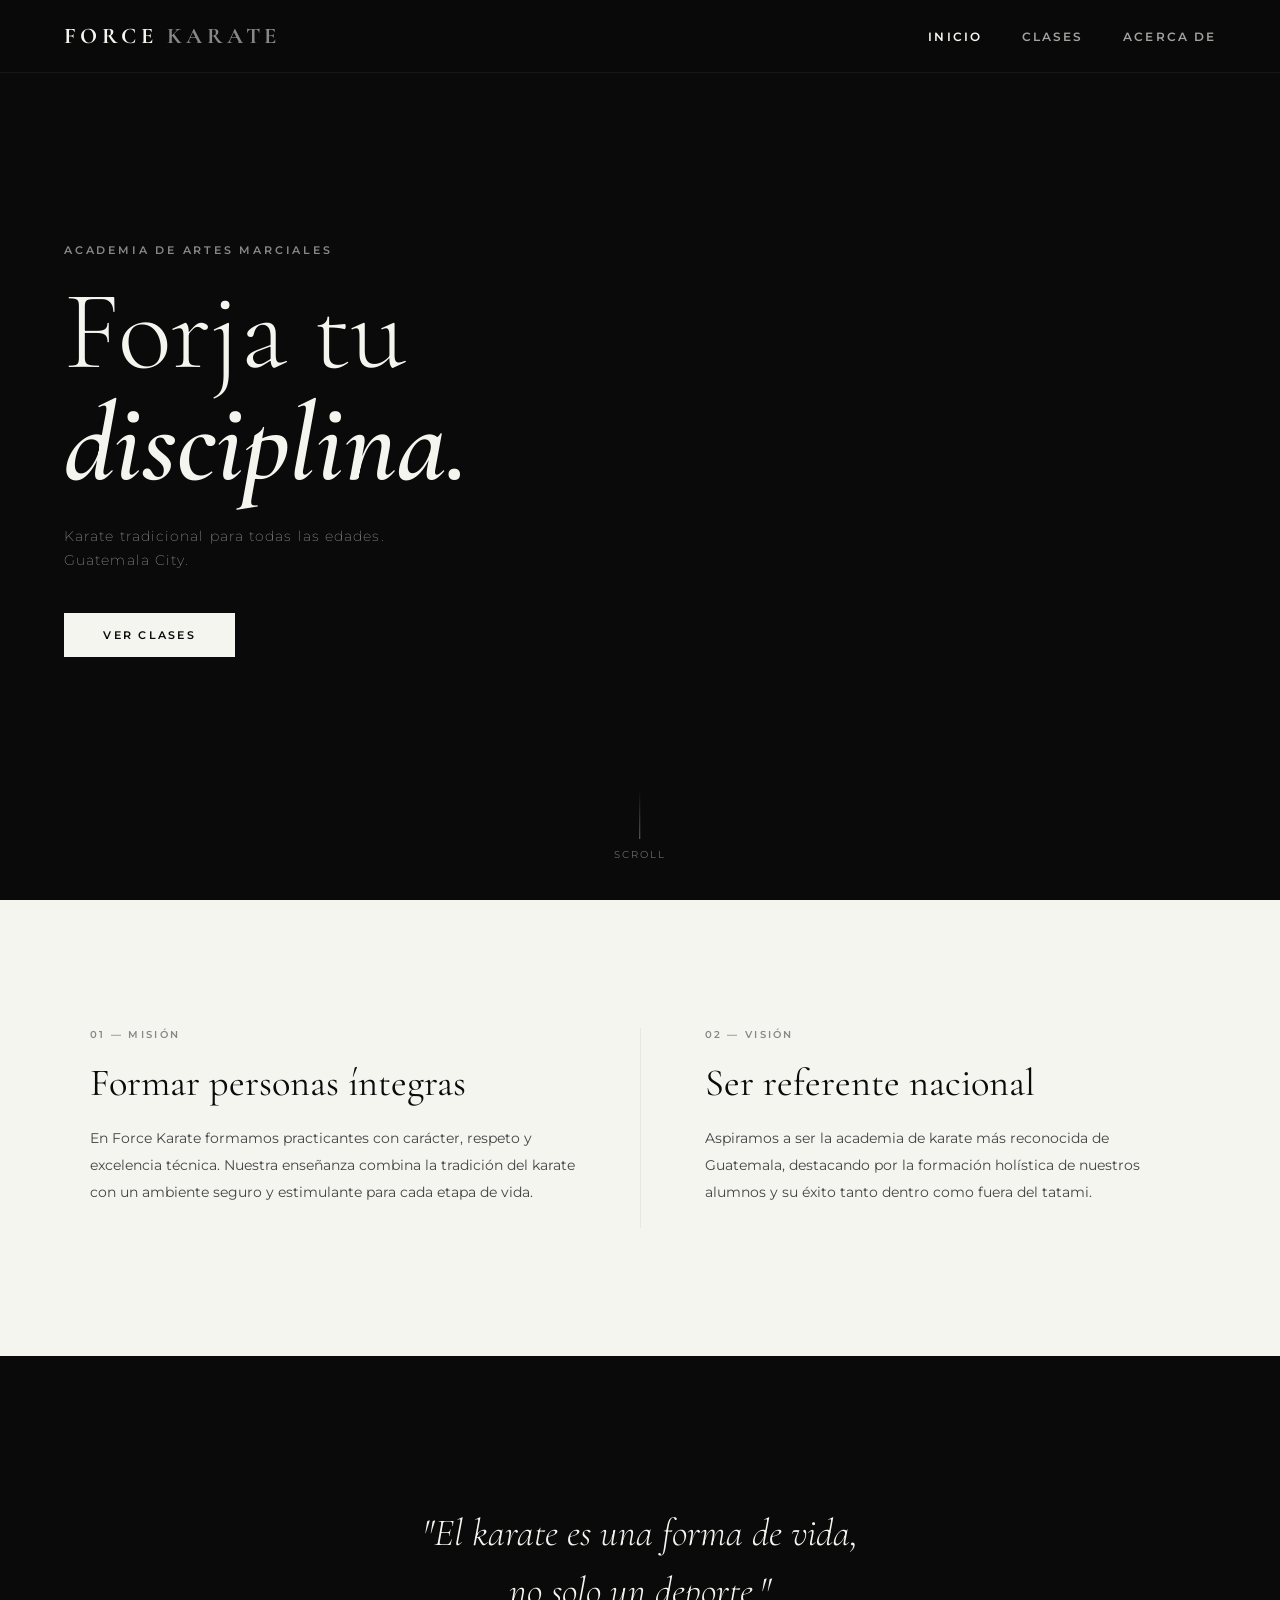
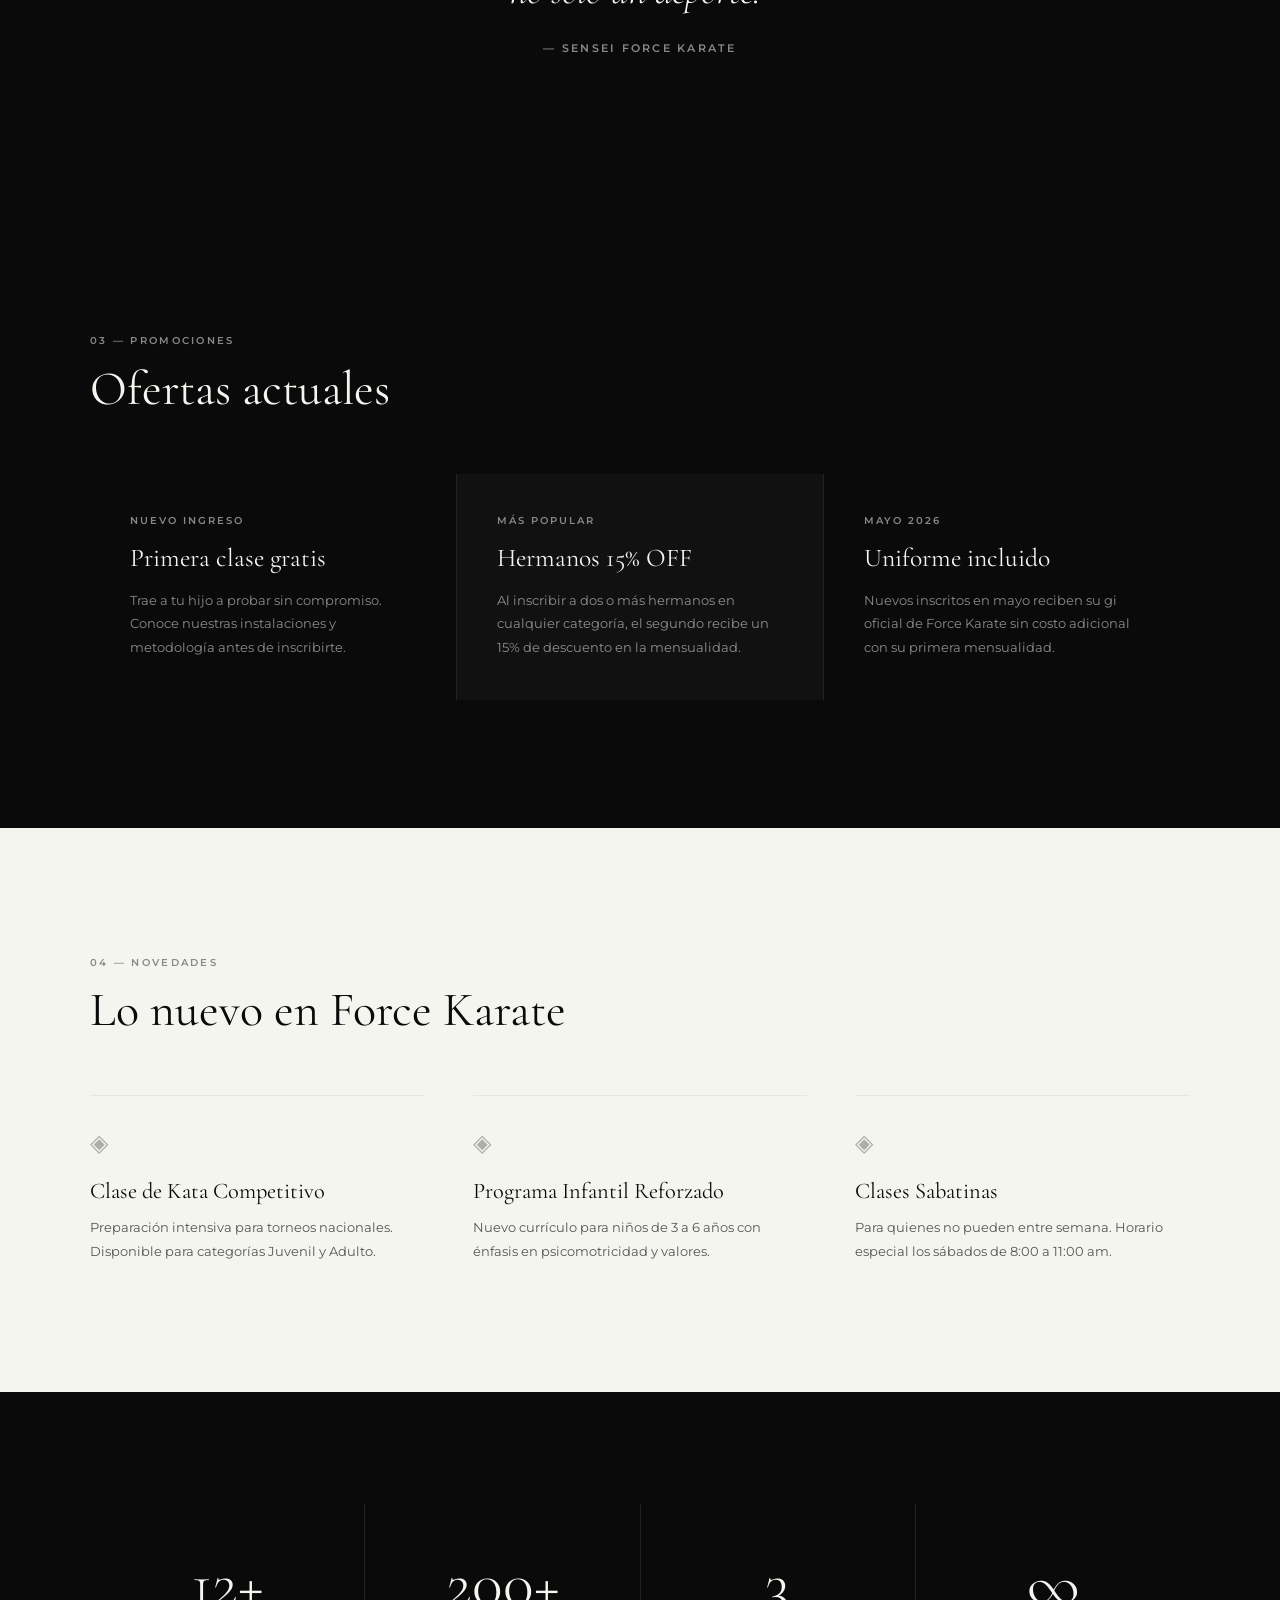
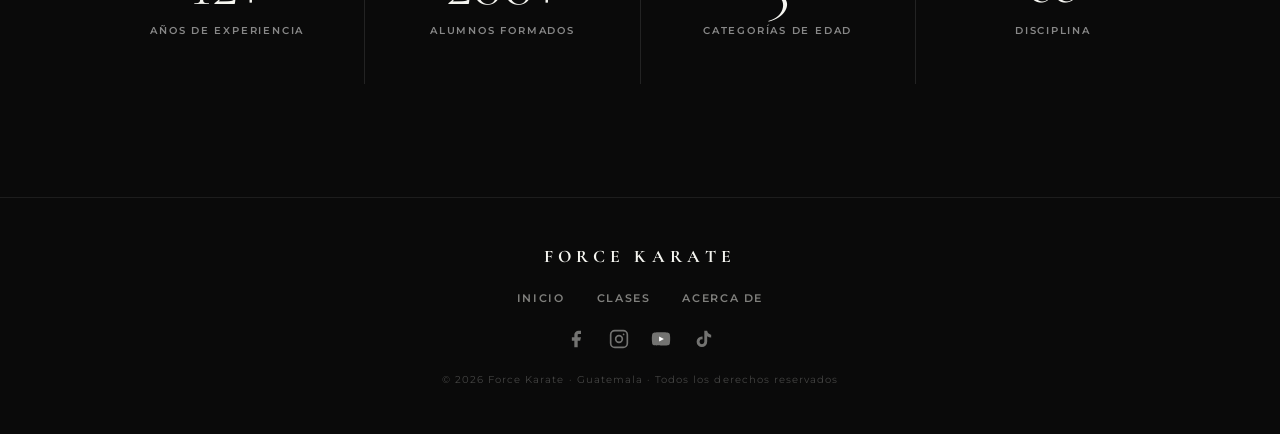
==== index.html @ 95a7270c "Ajustes a archivo index" ====
<!DOCTYPE html>
<html lang="es">
<head>
  <meta charset="UTF-8" />
  <meta name="viewport" content="width=device-width, initial-scale=1.0" />
  <title>Force Karate | Inicio</title>
  <link rel="stylesheet" href="css/index_319024019028.css" />
  <link href="https://fonts.googleapis.com/css2?family=Cormorant+Garamond:wght@300;400;600;700&family=Montserrat:wght@200;400;600&display=swap" rel="stylesheet" />
</head>
<body>

  <!-- NAV -->
  <nav class="nav-319024019028">
    <div class="nav-logo-319024019028">FORCE <span>KARATE</span></div>
    <ul class="nav-links-319024019028">
      <li><a href="index_319024019028.html" class="active-319024019028">Inicio</a></li>
      <li><a href="productos_319024019028.html">Clases</a></li>
      <li><a href="acerca_319024019028.html">Acerca de</a></li>
    </ul>
    <button class="nav-toggle-319024019028" aria-label="Menú">&#9776;</button>
  </nav>

  <!-- HERO PARALLAX -->
  <section class="hero-319024019028">
    <div class="hero-bg-319024019028"></div>
    <div class="hero-content-319024019028">
      <p class="hero-kicker-319024019028">Academia de Artes Marciales</p>
      <h1 class="hero-title-319024019028">Forja tu<br/><em>disciplina.</em></h1>
      <p class="hero-sub-319024019028">Karate tradicional para todas las edades.<br/>Guatemala City.</p>
      <a href="productos_319024019028.html" class="btn-319024019028">Ver Clases</a>
    </div>
    <div class="hero-scroll-319024019028">
      <span></span>
      <p>Scroll</p>
    </div>
  </section>

  <!-- MISIÓN Y VISIÓN -->
  <section class="mv-section-319024019028">
    <div class="mv-grid-319024019028">
      <div class="mv-card-319024019028">
        <span class="mv-label-319024019028">01 — Misión</span>
        <h2>Formar personas íntegras</h2>
        <p>En Force Karate formamos practicantes con carácter, respeto y excelencia técnica. Nuestra enseñanza combina la tradición del karate con un ambiente seguro y estimulante para cada etapa de vida.</p>
      </div>
      <div class="mv-divider-319024019028"></div>
      <div class="mv-card-319024019028">
        <span class="mv-label-319024019028">02 — Visión</span>
        <h2>Ser referente nacional</h2>
        <p>Aspiramos a ser la academia de karate más reconocida de Guatemala, destacando por la formación holística de nuestros alumnos y su éxito tanto dentro como fuera del tatami.</p>
      </div>
    </div>
  </section>

  <!-- PARALLAX QUOTE -->
  <section class="parallax-quote-319024019028">
    <div class="parallax-quote-bg-319024019028"></div>
    <blockquote class="parallax-quote-text-319024019028">
      "El karate es una forma de vida,<br/>no solo un deporte."
      <cite>— Sensei Force Karate</cite>
    </blockquote>
  </section>

  <!-- PROMOCIONES -->
  <section class="promo-section-319024019028">
    <div class="section-header-319024019028">
      <span class="section-label-319024019028">03 — Promociones</span>
      <h2>Ofertas actuales</h2>
    </div>
    <div class="promo-grid-319024019028">
      <div class="promo-card-319024019028">
        <div class="promo-tag-319024019028">Nuevo ingreso</div>
        <h3>Primera clase gratis</h3>
        <p>Trae a tu hijo a probar sin compromiso. Conoce nuestras instalaciones y metodología antes de inscribirte.</p>
      </div>
      <div class="promo-card-319024019028 featured-319024019028">
        <div class="promo-tag-319024019028">Más popular</div>
        <h3>Hermanos 15% OFF</h3>
        <p>Al inscribir a dos o más hermanos en cualquier categoría, el segundo recibe un 15% de descuento en la mensualidad.</p>
      </div>
      <div class="promo-card-319024019028">
        <div class="promo-tag-319024019028">Mayo 2026</div>
        <h3>Uniforme incluido</h3>
        <p>Nuevos inscritos en mayo reciben su gi oficial de Force Karate sin costo adicional con su primera mensualidad.</p>
      </div>
    </div>
  </section>

  <!-- PRODUCTOS NUEVOS -->
  <section class="nuevos-section-319024019028">
    <div class="section-header-319024019028">
      <span class="section-label-319024019028">04 — Novedades</span>
      <h2>Lo nuevo en Force Karate</h2>
    </div>
    <div class="nuevos-grid-319024019028">
      <div class="nuevo-item-319024019028">
        <div class="nuevo-icon-319024019028">◈</div>
        <h3>Clase de Kata Competitivo</h3>
        <p>Preparación intensiva para torneos nacionales. Disponible para categorías Juvenil y Adulto.</p>
      </div>
      <div class="nuevo-item-319024019028">
        <div class="nuevo-icon-319024019028">◈</div>
        <h3>Programa Infantil Reforzado</h3>
        <p>Nuevo currículo para niños de 3 a 6 años con énfasis en psicomotricidad y valores.</p>
      </div>
      <div class="nuevo-item-319024019028">
        <div class="nuevo-icon-319024019028">◈</div>
        <h3>Clases Sabatinas</h3>
        <p>Para quienes no pueden entre semana. Horario especial los sábados de 8:00 a 11:00 am.</p>
      </div>
    </div>
  </section>

  <!-- PARALLAX STATS -->
  <section class="stats-section-319024019028">
    <div class="stats-bg-319024019028"></div>
    <div class="stats-grid-319024019028">
      <div class="stat-319024019028">
        <span class="stat-num-319024019028">12+</span>
        <span class="stat-label-319024019028">Años de experiencia</span>
      </div>
      <div class="stat-319024019028">
        <span class="stat-num-319024019028">200+</span>
        <span class="stat-label-319024019028">Alumnos formados</span>
      </div>
      <div class="stat-319024019028">
        <span class="stat-num-319024019028">3</span>
        <span class="stat-label-319024019028">Categorías de edad</span>
      </div>
      <div class="stat-319024019028">
        <span class="stat-num-319024019028">∞</span>
        <span class="stat-label-319024019028">Disciplina</span>
      </div>
    </div>
  </section>

  <!-- FOOTER -->
  <footer class="footer-319024019028">
    <div class="footer-brand-319024019028">FORCE KARATE</div>
    <div class="footer-links-319024019028">
      <a href="index_319024019028.html">Inicio</a>
      <a href="productos_319024019028.html">Clases</a>
      <a href="acerca_319024019028.html">Acerca de</a>
    </div>
    <div class="footer-social-319024019028">
      <a href="https://www.facebook.com" target="_blank" aria-label="Facebook" title="Facebook">
        <svg viewBox="0 0 24 24" fill="currentColor" width="20" height="20"><path d="M18 2h-3a5 5 0 0 0-5 5v3H7v4h3v8h4v-8h3l1-4h-4V7a1 1 0 0 1 1-1h3z"/></svg>
      </a>
      <a href="https://www.instagram.com" target="_blank" aria-label="Instagram" title="Instagram">
        <svg viewBox="0 0 24 24" fill="none" stroke="currentColor" stroke-width="2" width="20" height="20"><rect x="2" y="2" width="20" height="20" rx="5"/><circle cx="12" cy="12" r="4"/><circle cx="17.5" cy="6.5" r="1" fill="currentColor" stroke="none"/></svg>
      </a>
      <a href="https://www.youtube.com" target="_blank" aria-label="YouTube" title="YouTube">
        <svg viewBox="0 0 24 24" fill="currentColor" width="20" height="20"><path d="M22.54 6.42a2.78 2.78 0 0 0-1.95-1.97C18.88 4 12 4 12 4s-6.88 0-8.59.45A2.78 2.78 0 0 0 1.46 6.42 29 29 0 0 0 1 12a29 29 0 0 0 .46 5.58 2.78 2.78 0 0 0 1.95 1.97C5.12 20 12 20 12 20s6.88 0 8.59-.45a2.78 2.78 0 0 0 1.95-1.97A29 29 0 0 0 23 12a29 29 0 0 0-.46-5.58z"/><polygon points="9.75 15.02 15.5 12 9.75 8.98 9.75 15.02" fill="white"/></svg>
      </a>
      <a href="https://www.tiktok.com" target="_blank" aria-label="TikTok" title="TikTok">
        <svg viewBox="0 0 24 24" fill="currentColor" width="20" height="20"><path d="M19.59 6.69a4.83 4.83 0 0 1-3.77-4.25V2h-3.45v13.67a2.89 2.89 0 0 1-2.88 2.5 2.89 2.89 0 0 1-2.89-2.89 2.89 2.89 0 0 1 2.89-2.89c.28 0 .54.04.79.1V9.01a6.33 6.33 0 0 0-.79-.05 6.34 6.34 0 0 0-6.34 6.34 6.34 6.34 0 0 0 6.34 6.34 6.34 6.34 0 0 0 6.33-6.34V8.69a8.18 8.18 0 0 0 4.79 1.53V6.77a4.85 4.85 0 0 1-1.02-.08z"/></svg>
      </a>
    </div>
    <p class="footer-copy-319024019028">&copy; 2026 Force Karate · Guatemala · Todos los derechos reservados</p>
  </footer>

  <script>
    // Mobile nav toggle
    const toggle = document.querySelector('.nav-toggle-319024019028');
    const links = document.querySelector('.nav-links-319024019028');
    toggle.addEventListener('click', () => links.classList.toggle('open-319024019028'));

    // Parallax scroll
    window.addEventListener('scroll', () => {
      const y = window.scrollY;
      const heroBg = document.querySelector('.hero-bg-319024019028');
      const quoteBg = document.querySelector('.parallax-quote-bg-319024019028');
      const statsBg = document.querySelector('.stats-bg-319024019028');
      if (heroBg) heroBg.style.transform = `translateY(${y * 0.4}px)`;
      if (quoteBg) {
        const quoteSection = document.querySelector('.parallax-quote-319024019028');
        const offset = quoteSection.getBoundingClientRect().top + y;
        quoteBg.style.transform = `translateY(${(y - offset) * 0.3}px)`;
      }
      if (statsBg) {
        const statsSection = document.querySelector('.stats-section-319024019028');
        const offset = statsSection.getBoundingClientRect().top + y;
        statsBg.style.transform = `translateY(${(y - offset) * 0.3}px)`;
      }
    });
  </script>
</body>
</html>
---- css/index_319024019028.css ----
/* ============================================================
   FORCE KARATE — index_319024019028.css
   Paleta: Negro y Blanco puro · Parallax minimalista
   ============================================================ */

:root {
  --black-319024019028: #0a0a0a;
  --white-319024019028: #f5f5f0;
  --gray-319024019028: #888;
  --light-gray-319024019028: #e8e8e2;
  --font-display-319024019028: 'Cormorant Garamond', Georgia, serif;
  --font-body-319024019028: 'Montserrat', sans-serif;
}

*, *::before, *::after { box-sizing: border-box; margin: 0; padding: 0; }

html { scroll-behavior: smooth; }

body {
  background: var(--white-319024019028);
  color: var(--black-319024019028);
  font-family: var(--font-body-319024019028);
  font-weight: 400;
  overflow-x: hidden;
}

/* ── NAV ── */
.nav-319024019028 {
  position: fixed;
  top: 0; left: 0; right: 0;
  z-index: 100;
  display: flex;
  align-items: center;
  justify-content: space-between;
  padding: 1.4rem 4rem;
  background: rgba(10,10,10,0.92);
  backdrop-filter: blur(8px);
  border-bottom: 1px solid rgba(255,255,255,0.06);
}

.nav-logo-319024019028 {
  font-family: var(--font-display-319024019028);
  font-size: 1.4rem;
  font-weight: 700;
  color: var(--white-319024019028);
  letter-spacing: 0.2em;
  text-transform: uppercase;
}
.nav-logo-319024019028 span { color: var(--gray-319024019028); }

.nav-links-319024019028 {
  list-style: none;
  display: flex;
  gap: 2.5rem;
}
.nav-links-319024019028 a {
  font-size: 0.72rem;
  font-weight: 600;
  letter-spacing: 0.18em;
  text-transform: uppercase;
  color: rgba(245,245,240,0.65);
  text-decoration: none;
  transition: color 0.2s;
}
.nav-links-319024019028 a:hover,
.nav-links-319024019028 a.active-319024019028 { color: var(--white-319024019028); }

.nav-toggle-319024019028 {
  display: none;
  background: none;
  border: none;
  color: var(--white-319024019028);
  font-size: 1.5rem;
  cursor: pointer;
}

/* ── HERO ── */
.hero-319024019028 {
  position: relative;
  height: 100vh;
  min-height: 600px;
  display: flex;
  align-items: center;
  overflow: hidden;
  background: var(--black-319024019028);
}

.hero-bg-319024019028 {
  position: absolute;
  inset: -20%;
  background: url('https://images.unsplash.com/photo-1555597673-b21d5c935865?w=1600&q=80') center/cover no-repeat;
  opacity: 0.25;
  will-change: transform;
}

.hero-content-319024019028 {
  position: relative;
  z-index: 2;
  padding: 0 4rem;
  max-width: 700px;
  animation: fadeUp-319024019028 1s ease both;
}

@keyframes fadeUp-319024019028 {
  from { opacity: 0; transform: translateY(40px); }
  to   { opacity: 1; transform: translateY(0); }
}

.hero-kicker-319024019028 {
  font-size: 0.7rem;
  font-weight: 600;
  letter-spacing: 0.25em;
  text-transform: uppercase;
  color: var(--gray-319024019028);
  margin-bottom: 1.2rem;
}

.hero-title-319024019028 {
  font-family: var(--font-display-319024019028);
  font-size: clamp(3.5rem, 9vw, 7rem);
  font-weight: 300;
  line-height: 1;
  color: var(--white-319024019028);
  margin-bottom: 1.5rem;
}
.hero-title-319024019028 em {
  font-style: italic;
  font-weight: 600;
}

.hero-sub-319024019028 {
  font-size: 0.85rem;
  font-weight: 200;
  letter-spacing: 0.08em;
  color: rgba(245,245,240,0.6);
  line-height: 1.8;
  margin-bottom: 2.5rem;
}

.btn-319024019028 {
  display: inline-block;
  padding: 0.9rem 2.4rem;
  font-size: 0.7rem;
  font-weight: 600;
  letter-spacing: 0.2em;
  text-transform: uppercase;
  text-decoration: none;
  color: var(--black-319024019028);
  background: var(--white-319024019028);
  border: 1px solid var(--white-319024019028);
  transition: background 0.25s, color 0.25s;
}
.btn-319024019028:hover {
  background: transparent;
  color: var(--white-319024019028);
}

.hero-scroll-319024019028 {
  position: absolute;
  bottom: 2.5rem;
  left: 50%;
  transform: translateX(-50%);
  display: flex;
  flex-direction: column;
  align-items: center;
  gap: 0.6rem;
  color: rgba(245,245,240,0.4);
  font-size: 0.6rem;
  letter-spacing: 0.2em;
  text-transform: uppercase;
}
.hero-scroll-319024019028 span {
  width: 1px;
  height: 50px;
  background: linear-gradient(to bottom, transparent, rgba(245,245,240,0.4));
  animation: scrollLine-319024019028 2s ease-in-out infinite;
}
@keyframes scrollLine-319024019028 {
  0%, 100% { opacity: 0; }
  50% { opacity: 1; }
}

/* ── MISIÓN / VISIÓN ── */
.mv-section-319024019028 {
  padding: 8rem 4rem;
  background: var(--white-319024019028);
}

.mv-grid-319024019028 {
  max-width: 1100px;
  margin: 0 auto;
  display: grid;
  grid-template-columns: 1fr 1px 1fr;
  gap: 4rem;
  align-items: start;
}

.mv-divider-319024019028 {
  background: var(--light-gray-319024019028);
  height: 100%;
  min-height: 200px;
}

.mv-label-319024019028 {
  display: block;
  font-size: 0.65rem;
  font-weight: 600;
  letter-spacing: 0.22em;
  text-transform: uppercase;
  color: var(--gray-319024019028);
  margin-bottom: 1.2rem;
}

.mv-card-319024019028 h2 {
  font-family: var(--font-display-319024019028);
  font-size: clamp(1.8rem, 3vw, 2.6rem);
  font-weight: 400;
  line-height: 1.2;
  margin-bottom: 1.2rem;
}

.mv-card-319024019028 p {
  font-size: 0.88rem;
  line-height: 1.9;
  color: #444;
}

/* ── PARALLAX QUOTE ── */
.parallax-quote-319024019028 {
  position: relative;
  height: 50vh;
  min-height: 320px;
  display: flex;
  align-items: center;
  justify-content: center;
  overflow: hidden;
  background: var(--black-319024019028);
}

.parallax-quote-bg-319024019028 {
  position: absolute;
  inset: -20%;
  background: url('https://images.unsplash.com/photo-1599058917212-d750089bc07e?w=1600&q=80') center/cover no-repeat;
  opacity: 0.15;
  will-change: transform;
}

.parallax-quote-text-319024019028 {
  position: relative;
  z-index: 2;
  text-align: center;
  font-family: var(--font-display-319024019028);
  font-size: clamp(1.4rem, 3.5vw, 2.4rem);
  font-weight: 300;
  font-style: italic;
  color: var(--white-319024019028);
  line-height: 1.5;
  padding: 0 2rem;
}
.parallax-quote-text-319024019028 cite {
  display: block;
  margin-top: 1.2rem;
  font-size: 0.7rem;
  font-style: normal;
  font-weight: 600;
  letter-spacing: 0.2em;
  text-transform: uppercase;
  color: var(--gray-319024019028);
  font-family: var(--font-body-319024019028);
}

/* ── SECTION HEADER ── */
.section-header-319024019028 {
  max-width: 1100px;
  margin: 0 auto 3.5rem;
}
.section-label-319024019028 {
  display: block;
  font-size: 0.65rem;
  font-weight: 600;
  letter-spacing: 0.22em;
  text-transform: uppercase;
  color: var(--gray-319024019028);
  margin-bottom: 0.8rem;
}
.section-header-319024019028 h2 {
  font-family: var(--font-display-319024019028);
  font-size: clamp(2rem, 4vw, 3rem);
  font-weight: 400;
}

/* ── PROMOCIONES ── */
.promo-section-319024019028 {
  padding: 8rem 4rem;
  background: var(--black-319024019028);
  color: var(--white-319024019028);
}
.promo-section-319024019028 .section-header-319024019028 h2 { color: var(--white-319024019028); }

.promo-grid-319024019028 {
  max-width: 1100px;
  margin: 0 auto;
  display: grid;
  grid-template-columns: repeat(3, 1fr);
  gap: 1.5px;
  background: rgba(255,255,255,0.1);
}

.promo-card-319024019028 {
  background: var(--black-319024019028);
  padding: 2.5rem;
  transition: background 0.3s;
}
.promo-card-319024019028:hover { background: #111; }
.promo-card-319024019028.featured-319024019028 { background: #111; }

.promo-tag-319024019028 {
  font-size: 0.62rem;
  font-weight: 600;
  letter-spacing: 0.2em;
  text-transform: uppercase;
  color: var(--gray-319024019028);
  margin-bottom: 1rem;
}

.promo-card-319024019028 h3 {
  font-family: var(--font-display-319024019028);
  font-size: 1.6rem;
  font-weight: 400;
  margin-bottom: 1rem;
  color: var(--white-319024019028);
}

.promo-card-319024019028 p {
  font-size: 0.82rem;
  line-height: 1.8;
  color: rgba(245,245,240,0.55);
}

/* ── NOVEDADES ── */
.nuevos-section-319024019028 {
  padding: 8rem 4rem;
  background: var(--white-319024019028);
}

.nuevos-grid-319024019028 {
  max-width: 1100px;
  margin: 0 auto;
  display: grid;
  grid-template-columns: repeat(3, 1fr);
  gap: 3rem;
}

.nuevo-item-319024019028 {
  border-top: 1px solid var(--light-gray-319024019028);
  padding-top: 2rem;
}

.nuevo-icon-319024019028 {
  font-size: 1.5rem;
  color: var(--black-319024019028);
  margin-bottom: 1.2rem;
  opacity: 0.3;
}

.nuevo-item-319024019028 h3 {
  font-family: var(--font-display-319024019028);
  font-size: 1.4rem;
  font-weight: 400;
  margin-bottom: 0.8rem;
}

.nuevo-item-319024019028 p {
  font-size: 0.82rem;
  line-height: 1.8;
  color: #555;
}

/* ── STATS PARALLAX ── */
.stats-section-319024019028 {
  position: relative;
  height: 45vh;
  min-height: 280px;
  display: flex;
  align-items: center;
  justify-content: center;
  overflow: hidden;
  background: var(--black-319024019028);
}

.stats-bg-319024019028 {
  position: absolute;
  inset: -20%;
  background: url('https://images.unsplash.com/photo-1544367567-0f2fcb009e0b?w=1600&q=80') center/cover no-repeat;
  opacity: 0.1;
  will-change: transform;
}

.stats-grid-319024019028 {
  position: relative;
  z-index: 2;
  display: grid;
  grid-template-columns: repeat(4, 1fr);
  gap: 1px;
  background: rgba(255,255,255,0.1);
  width: 100%;
  max-width: 1100px;
  margin: 0 4rem;
}

.stat-319024019028 {
  background: var(--black-319024019028);
  display: flex;
  flex-direction: column;
  align-items: center;
  justify-content: center;
  padding: 3rem 1rem;
  gap: 0.5rem;
}

.stat-num-319024019028 {
  font-family: var(--font-display-319024019028);
  font-size: clamp(2.5rem, 5vw, 4rem);
  font-weight: 300;
  color: var(--white-319024019028);
  line-height: 1;
}

.stat-label-319024019028 {
  font-size: 0.62rem;
  font-weight: 600;
  letter-spacing: 0.18em;
  text-transform: uppercase;
  color: var(--gray-319024019028);
}

/* ── FOOTER ── */
.footer-319024019028 {
  background: var(--black-319024019028);
  border-top: 1px solid rgba(255,255,255,0.08);
  padding: 3rem 4rem;
  display: flex;
  flex-direction: column;
  align-items: center;
  gap: 1.5rem;
  color: var(--white-319024019028);
}

.footer-brand-319024019028 {
  font-family: var(--font-display-319024019028);
  font-size: 1.1rem;
  font-weight: 700;
  letter-spacing: 0.3em;
  text-transform: uppercase;
}

.footer-links-319024019028 {
  display: flex;
  gap: 2rem;
}
.footer-links-319024019028 a {
  font-size: 0.68rem;
  font-weight: 600;
  letter-spacing: 0.15em;
  text-transform: uppercase;
  color: rgba(245,245,240,0.5);
  text-decoration: none;
  transition: color 0.2s;
}
.footer-links-319024019028 a:hover { color: var(--white-319024019028); }

.footer-social-319024019028 {
  display: flex;
  gap: 1.4rem;
}
.footer-social-319024019028 a {
  color: rgba(245,245,240,0.45);
  transition: color 0.2s;
  display: flex;
  align-items: center;
}
.footer-social-319024019028 a:hover { color: var(--white-319024019028); }

.footer-copy-319024019028 {
  font-size: 0.65rem;
  color: rgba(245,245,240,0.25);
  letter-spacing: 0.1em;
}

/* ══════════════════════════════════════
   RESPONSIVE — MEDIA QUERY
   ══════════════════════════════════════ */
@media (max-width: 768px) {
  .nav-319024019028 { padding: 1.2rem 1.5rem; }
  .nav-links-319024019028 {
    display: none;
    position: absolute;
    top: 100%; left: 0; right: 0;
    flex-direction: column;
    background: rgba(10,10,10,0.97);
    padding: 1.5rem;
    gap: 1.2rem;
    border-top: 1px solid rgba(255,255,255,0.08);
  }
  .nav-links-319024019028.open-319024019028 { display: flex; }
  .nav-toggle-319024019028 { display: block; }

  .hero-content-319024019028 { padding: 0 1.5rem; }

  .mv-section-319024019028 { padding: 5rem 1.5rem; }
  .mv-grid-319024019028 {
    grid-template-columns: 1fr;
    gap: 2.5rem;
  }
  .mv-divider-319024019028 { display: none; }

  .promo-section-319024019028,
  .nuevos-section-319024019028 { padding: 5rem 1.5rem; }

  .promo-grid-319024019028,
  .nuevos-grid-319024019028 {
    grid-template-columns: 1fr;
    gap: 1.5px;
  }

  .stats-grid-319024019028 {
    grid-template-columns: repeat(2, 1fr);
    margin: 0 1.5rem;
  }

  .footer-319024019028 { padding: 2.5rem 1.5rem; }
  .footer-links-319024019028 { flex-wrap: wrap; justify-content: center; gap: 1rem; }
}
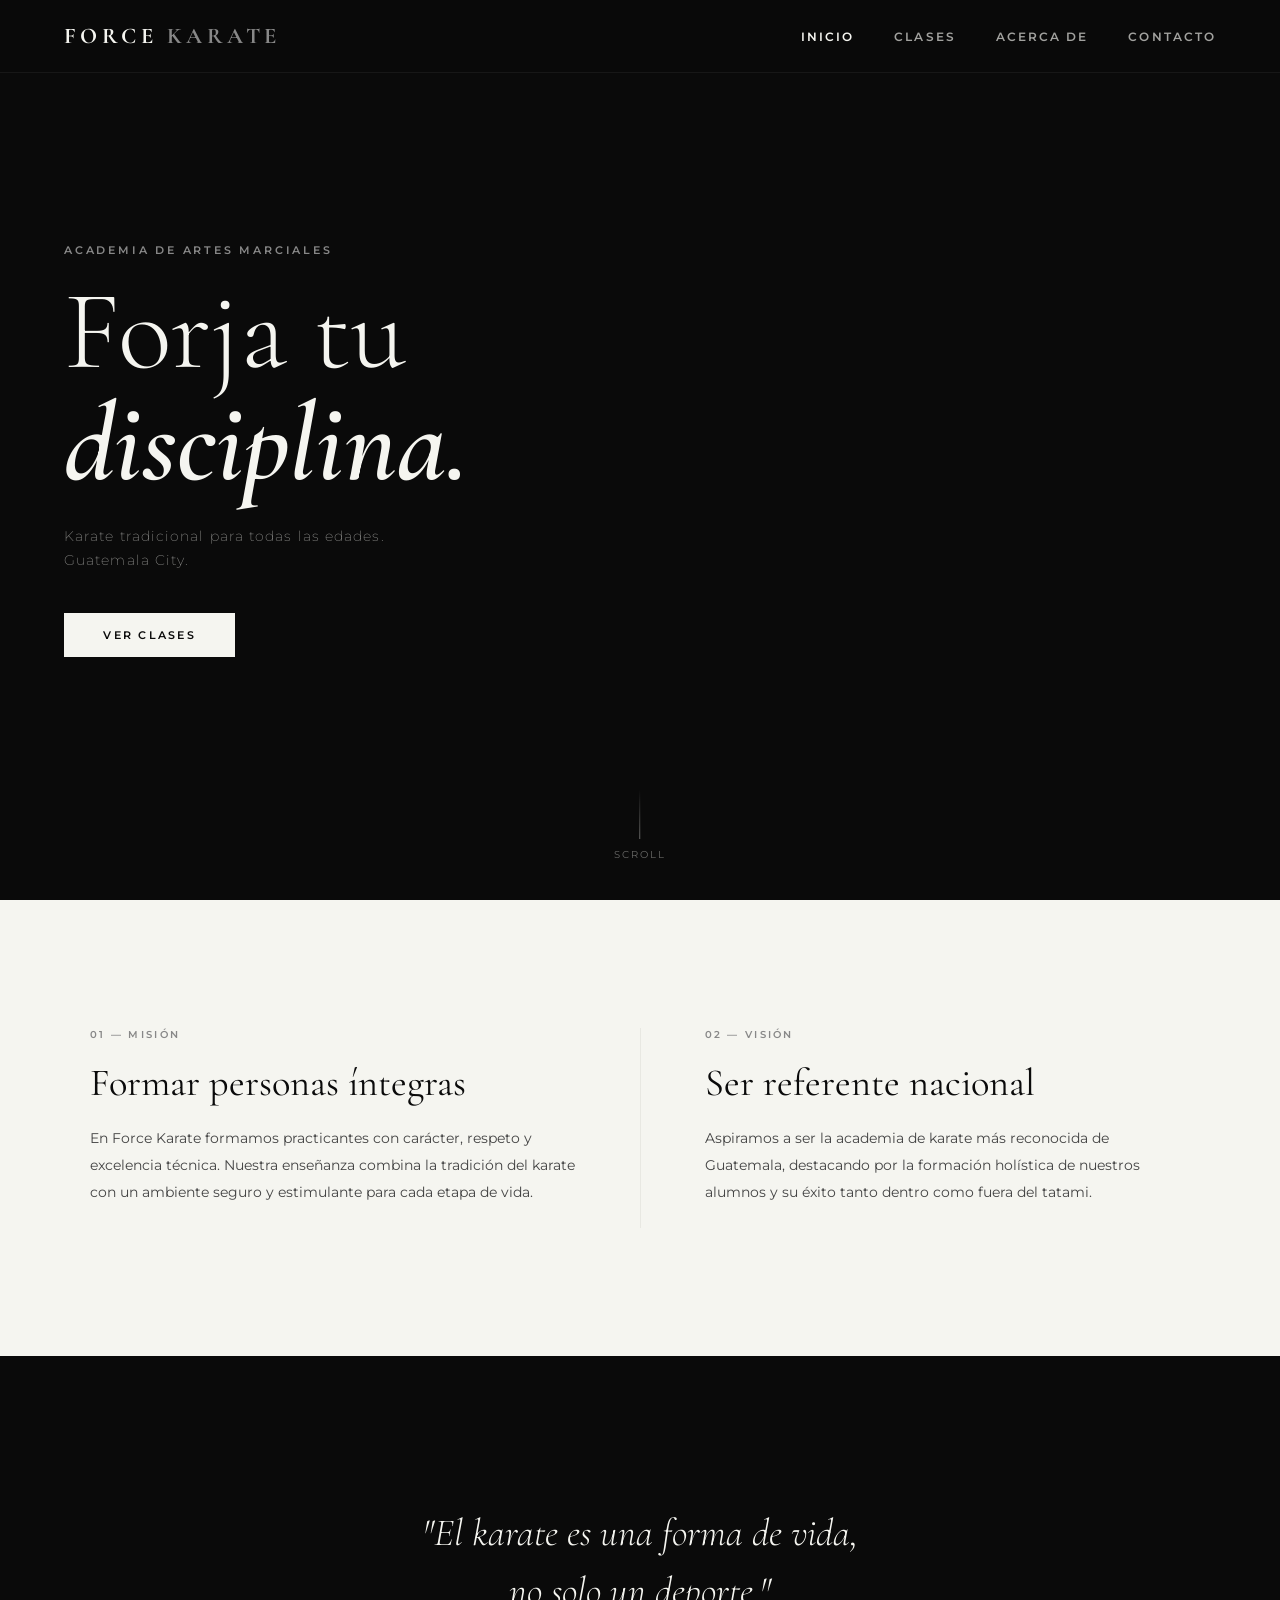
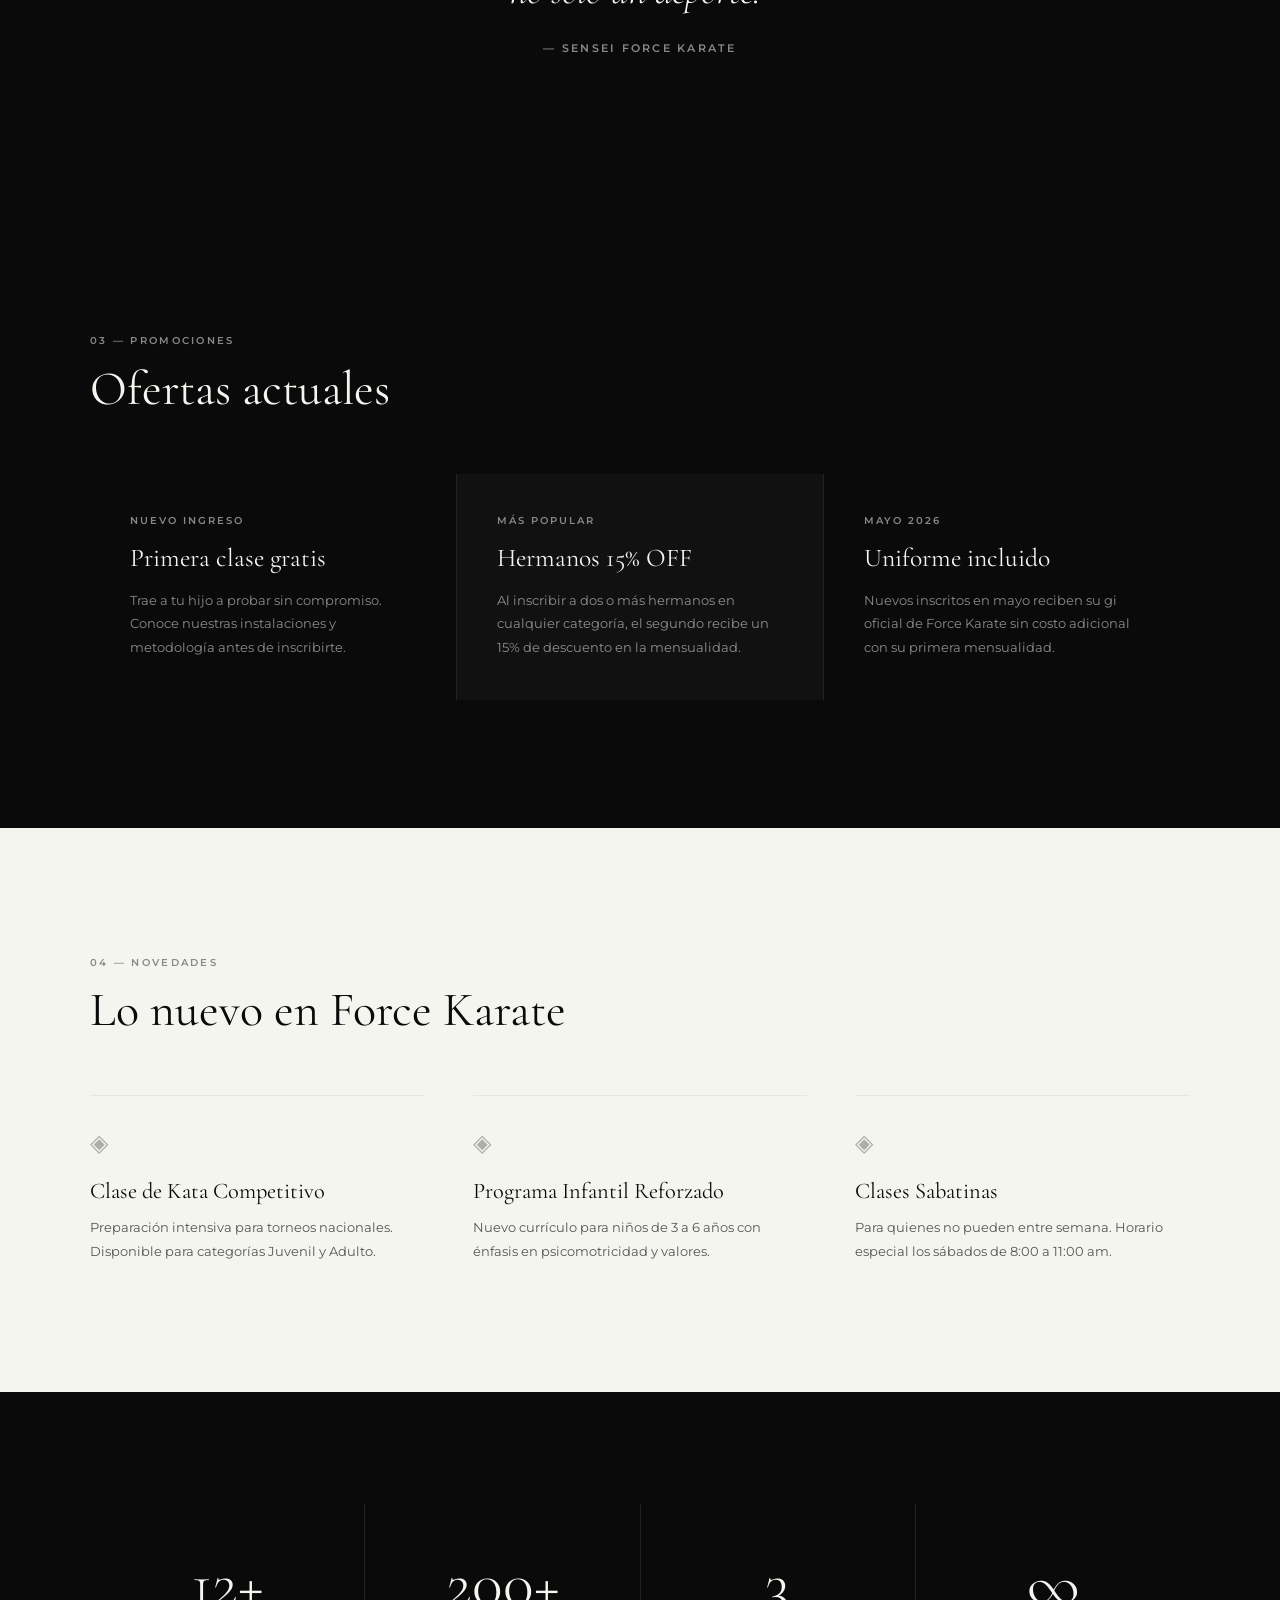
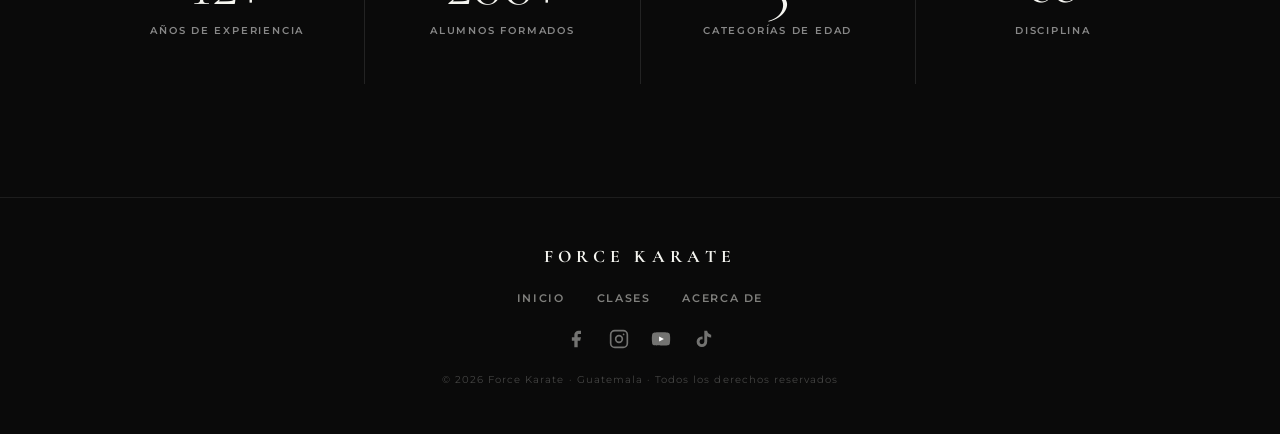
==== commit abf63740: "Ajustes generales" ====
--- a/index.html
+++ b/index.html
@@ -13,9 +13,10 @@
   <nav class="nav-319024019028">
     <div class="nav-logo-319024019028">FORCE <span>KARATE</span></div>
     <ul class="nav-links-319024019028">
-      <li><a href="index_319024019028.html" class="active-319024019028">Inicio</a></li>
+      <li><a href="index.html" class="active-319024019028">Inicio</a></li>
       <li><a href="productos_319024019028.html">Clases</a></li>
       <li><a href="acerca_319024019028.html">Acerca de</a></li>
+      <li><a href="contacto_319024019028.html">Contacto</a></li>
     </ul>
     <button class="nav-toggle-319024019028" aria-label="Menú">&#9776;</button>
   </nav>
@@ -138,7 +139,7 @@
   <footer class="footer-319024019028">
     <div class="footer-brand-319024019028">FORCE KARATE</div>
     <div class="footer-links-319024019028">
-      <a href="index_319024019028.html">Inicio</a>
+      <a href="index.html">Inicio</a>
       <a href="productos_319024019028.html">Clases</a>
       <a href="acerca_319024019028.html">Acerca de</a>
     </div>
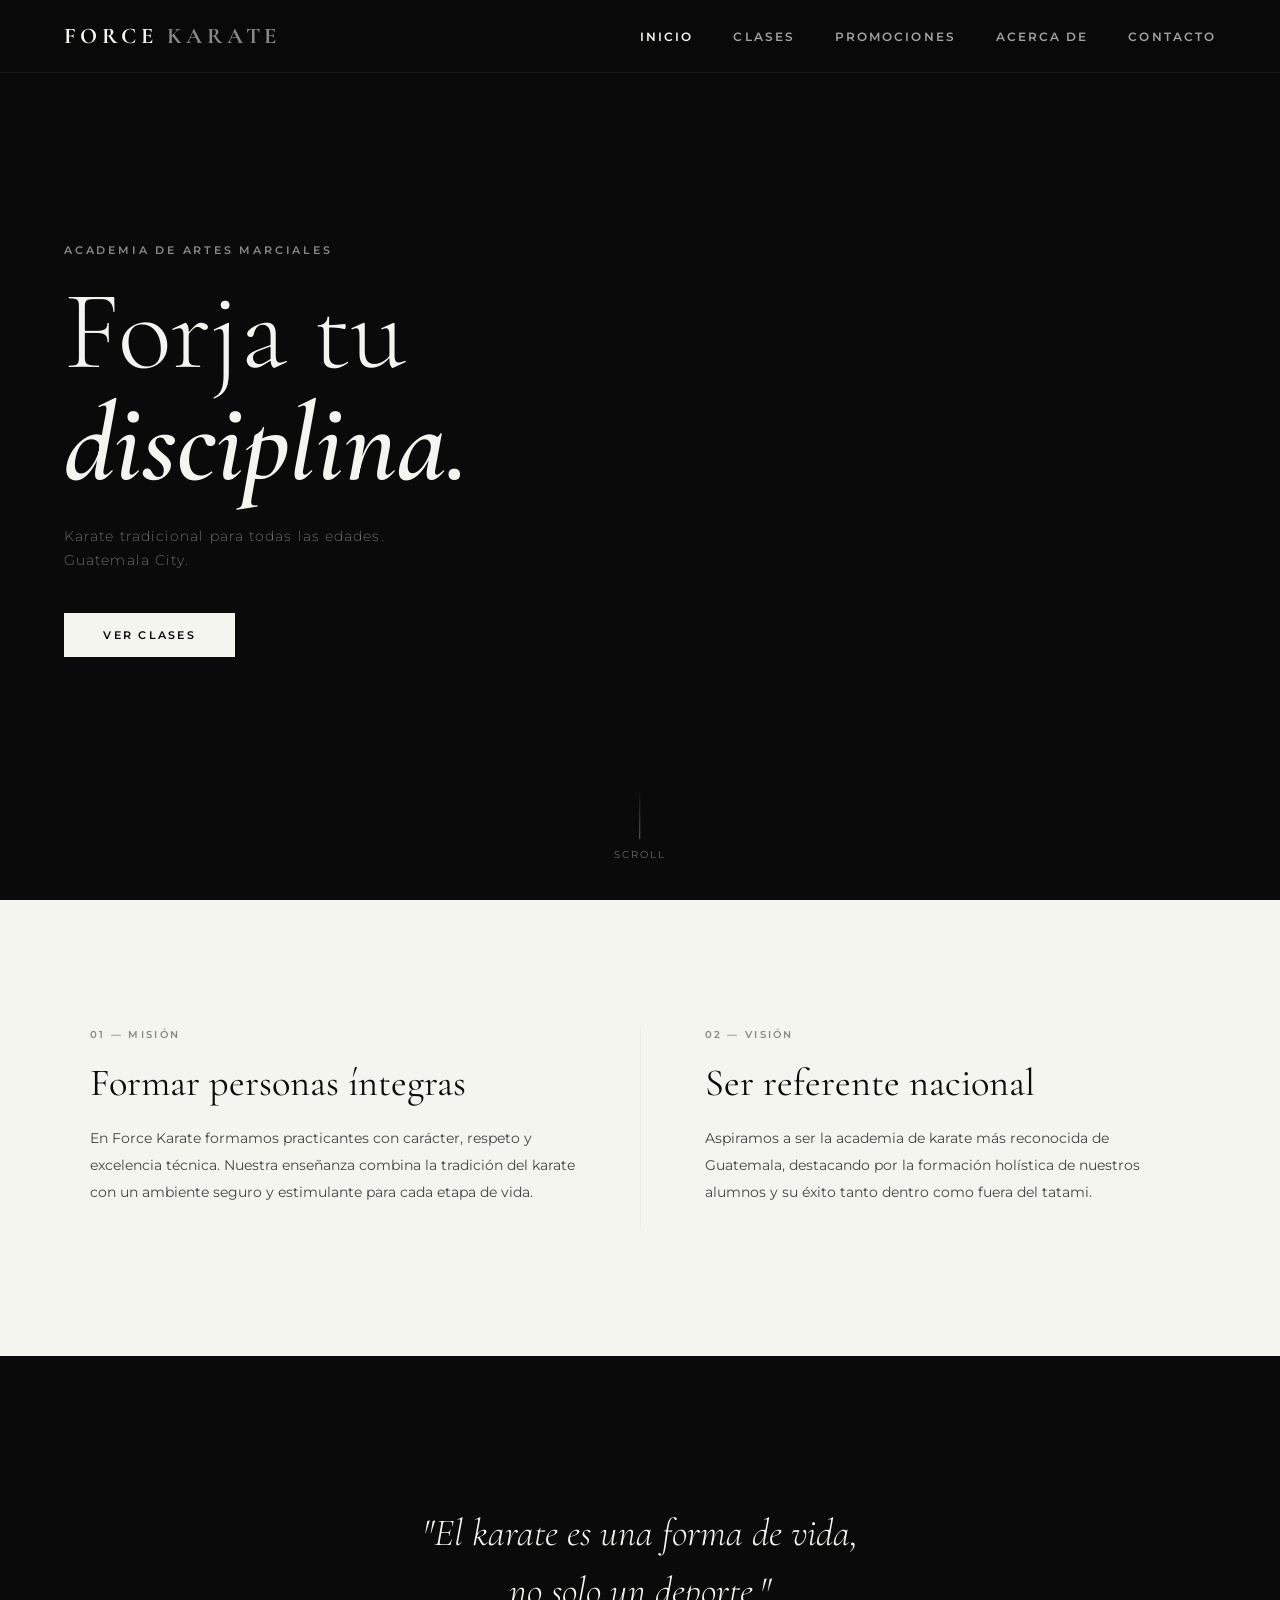
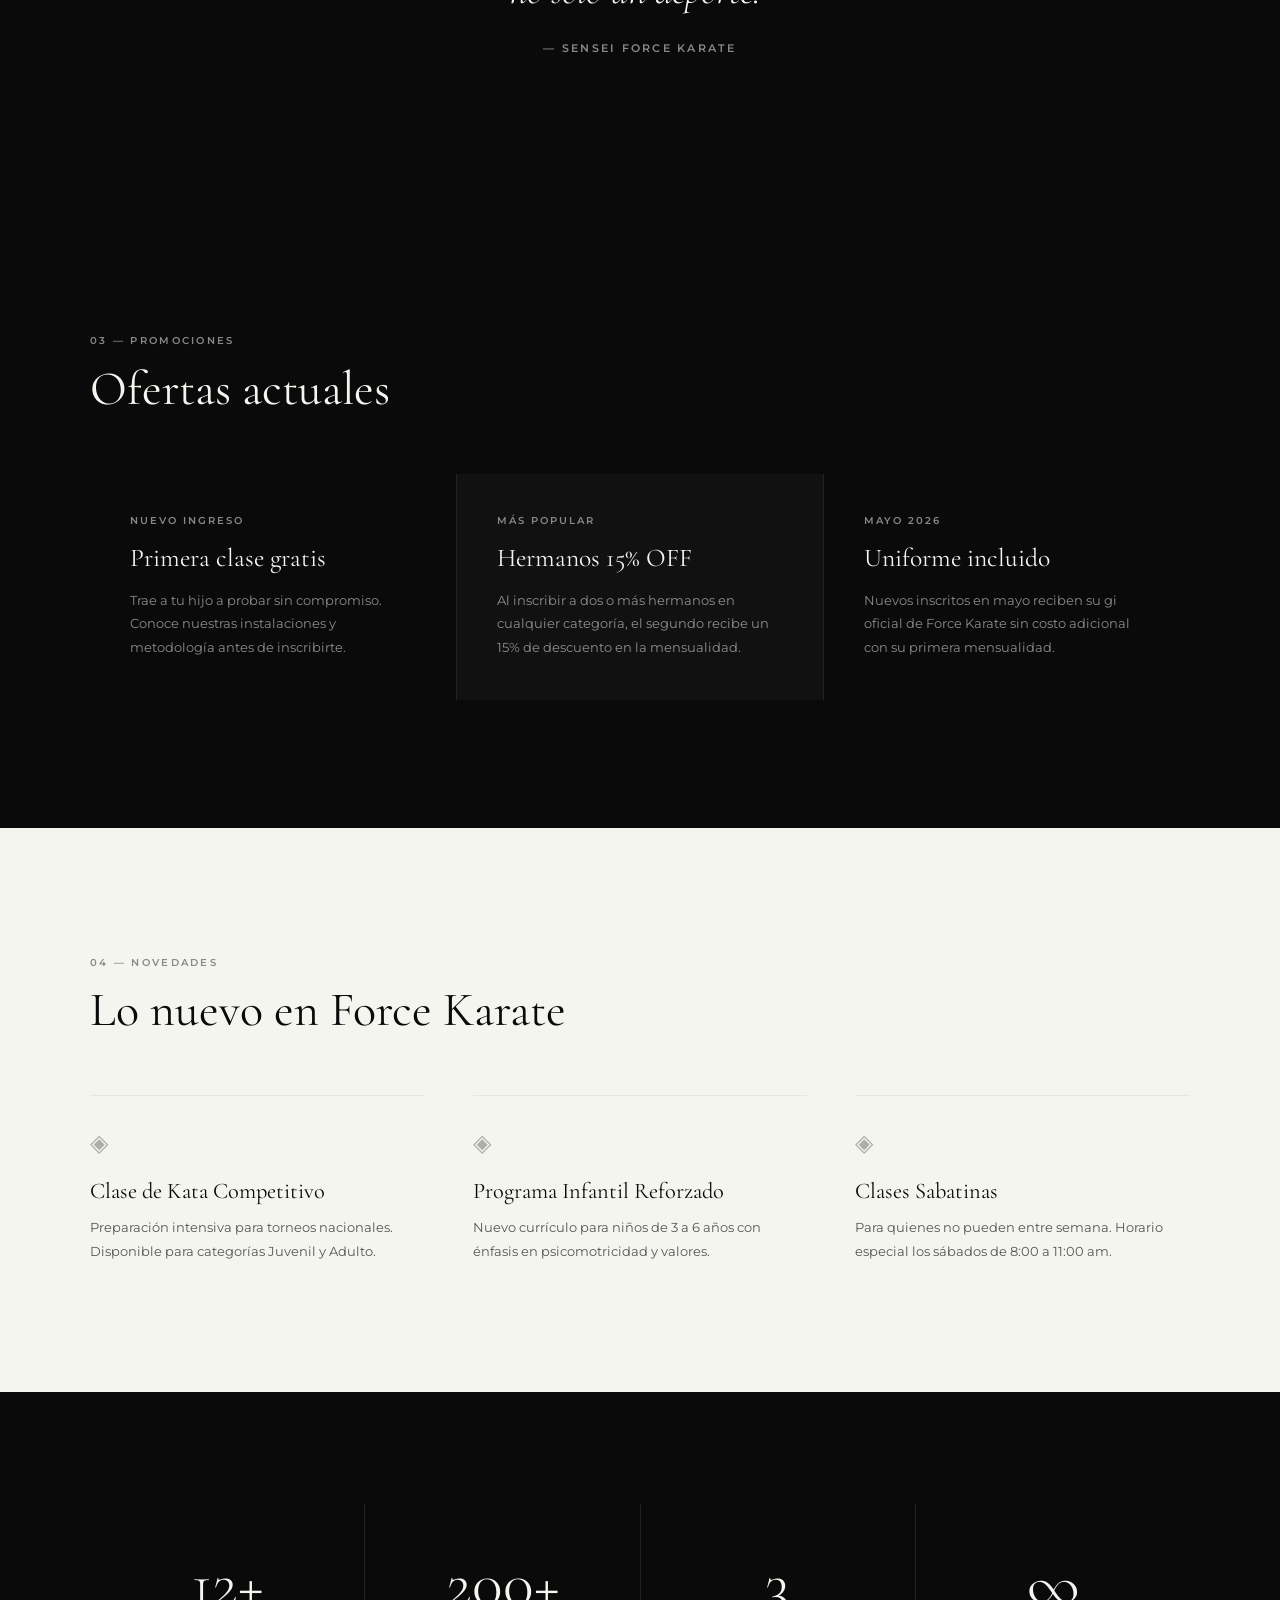
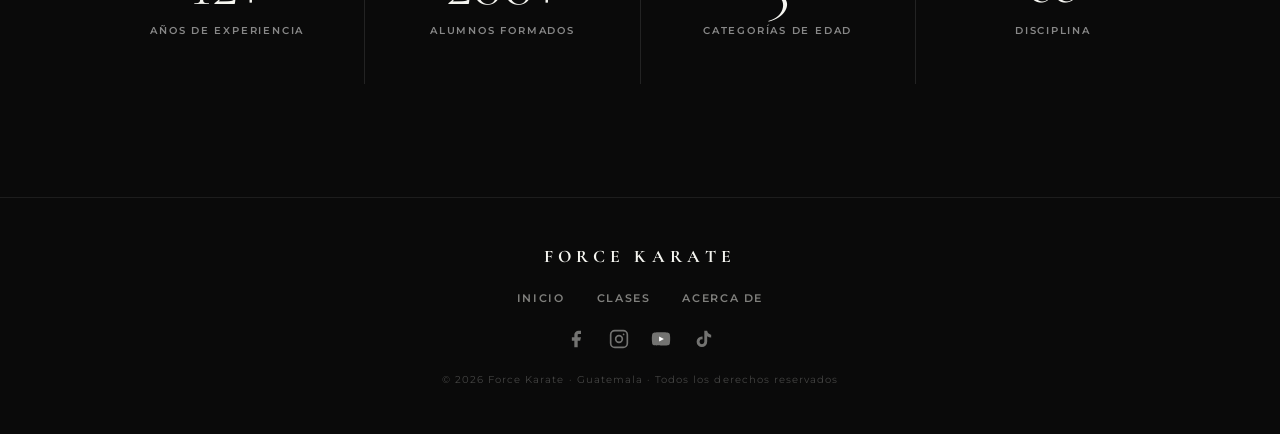
==== commit c928d9e5: "Se suben cambios del examen final" ====
--- a/index.html
+++ b/index.html
@@ -8,20 +8,17 @@
   <link href="https://fonts.googleapis.com/css2?family=Cormorant+Garamond:wght@300;400;600;700&family=Montserrat:wght@200;400;600&display=swap" rel="stylesheet" />
 </head>
 <body>
-
-  <!-- NAV -->
   <nav class="nav-319024019028">
     <div class="nav-logo-319024019028">FORCE <span>KARATE</span></div>
     <ul class="nav-links-319024019028">
       <li><a href="index.html" class="active-319024019028">Inicio</a></li>
       <li><a href="productos_319024019028.html">Clases</a></li>
+      <li><a href="examen_final_Oscar.html">Promociones</a></li>
       <li><a href="acerca_319024019028.html">Acerca de</a></li>
       <li><a href="contacto_319024019028.html">Contacto</a></li>
     </ul>
     <button class="nav-toggle-319024019028" aria-label="Menú">&#9776;</button>
   </nav>
-
-  <!-- HERO PARALLAX -->
   <section class="hero-319024019028">
     <div class="hero-bg-319024019028"></div>
     <div class="hero-content-319024019028">
@@ -35,8 +32,6 @@
       <p>Scroll</p>
     </div>
   </section>
-
-  <!-- MISIÓN Y VISIÓN -->
   <section class="mv-section-319024019028">
     <div class="mv-grid-319024019028">
       <div class="mv-card-319024019028">
@@ -52,8 +47,6 @@
       </div>
     </div>
   </section>
-
-  <!-- PARALLAX QUOTE -->
   <section class="parallax-quote-319024019028">
     <div class="parallax-quote-bg-319024019028"></div>
     <blockquote class="parallax-quote-text-319024019028">
@@ -61,8 +54,6 @@
       <cite>— Sensei Force Karate</cite>
     </blockquote>
   </section>
-
-  <!-- PROMOCIONES -->
   <section class="promo-section-319024019028">
     <div class="section-header-319024019028">
       <span class="section-label-319024019028">03 — Promociones</span>
@@ -86,8 +77,6 @@
       </div>
     </div>
   </section>
-
-  <!-- PRODUCTOS NUEVOS -->
   <section class="nuevos-section-319024019028">
     <div class="section-header-319024019028">
       <span class="section-label-319024019028">04 — Novedades</span>
@@ -111,8 +100,6 @@
       </div>
     </div>
   </section>
-
-  <!-- PARALLAX STATS -->
   <section class="stats-section-319024019028">
     <div class="stats-bg-319024019028"></div>
     <div class="stats-grid-319024019028">
@@ -134,8 +121,6 @@
       </div>
     </div>
   </section>
-
-  <!-- FOOTER -->
   <footer class="footer-319024019028">
     <div class="footer-brand-319024019028">FORCE KARATE</div>
     <div class="footer-links-319024019028">
@@ -159,9 +144,7 @@
     </div>
     <p class="footer-copy-319024019028">&copy; 2026 Force Karate · Guatemala · Todos los derechos reservados</p>
   </footer>
-
   <script>
-    // Mobile nav toggle
     const toggle = document.querySelector('.nav-toggle-319024019028');
     const links = document.querySelector('.nav-links-319024019028');
     toggle.addEventListener('click', () => links.classList.toggle('open-319024019028'));
@@ -186,4 +169,4 @@
     });
   </script>
 </body>
-</html>
+</html>
--- a/css/index_319024019028.css
+++ b/css/index_319024019028.css
@@ -1,8 +1,3 @@
-/* ============================================================
-   FORCE KARATE — index_319024019028.css
-   Paleta: Negro y Blanco puro · Parallax minimalista
-   ============================================================ */
-
 :root {
   --black-319024019028: #0a0a0a;
   --white-319024019028: #f5f5f0;
@@ -24,7 +19,6 @@
   overflow-x: hidden;
 }
 
-/* ── NAV ── */
 .nav-319024019028 {
   position: fixed;
   top: 0; left: 0; right: 0;
@@ -74,7 +68,6 @@
   cursor: pointer;
 }
 
-/* ── HERO ── */
 .hero-319024019028 {
   position: relative;
   height: 100vh;
@@ -180,7 +173,6 @@
   50% { opacity: 1; }
 }
 
-/* ── MISIÓN / VISIÓN ── */
 .mv-section-319024019028 {
   padding: 8rem 4rem;
   background: var(--white-319024019028);
@@ -225,7 +217,6 @@
   color: #444;
 }
 
-/* ── PARALLAX QUOTE ── */
 .parallax-quote-319024019028 {
   position: relative;
   height: 50vh;
@@ -269,7 +260,6 @@
   font-family: var(--font-body-319024019028);
 }
 
-/* ── SECTION HEADER ── */
 .section-header-319024019028 {
   max-width: 1100px;
   margin: 0 auto 3.5rem;
@@ -289,7 +279,6 @@
   font-weight: 400;
 }
 
-/* ── PROMOCIONES ── */
 .promo-section-319024019028 {
   padding: 8rem 4rem;
   background: var(--black-319024019028);
@@ -337,7 +326,6 @@
   color: rgba(245,245,240,0.55);
 }
 
-/* ── NOVEDADES ── */
 .nuevos-section-319024019028 {
   padding: 8rem 4rem;
   background: var(--white-319024019028);
@@ -376,7 +364,6 @@
   color: #555;
 }
 
-/* ── STATS PARALLAX ── */
 .stats-section-319024019028 {
   position: relative;
   height: 45vh;
@@ -434,7 +421,6 @@
   color: var(--gray-319024019028);
 }
 
-/* ── FOOTER ── */
 .footer-319024019028 {
   background: var(--black-319024019028);
   border-top: 1px solid rgba(255,255,255,0.08);
@@ -487,9 +473,6 @@
   letter-spacing: 0.1em;
 }
 
-/* ══════════════════════════════════════
-   RESPONSIVE — MEDIA QUERY
-   ══════════════════════════════════════ */
 @media (max-width: 768px) {
   .nav-319024019028 { padding: 1.2rem 1.5rem; }
   .nav-links-319024019028 {
@@ -530,4 +513,4 @@
 
   .footer-319024019028 { padding: 2.5rem 1.5rem; }
   .footer-links-319024019028 { flex-wrap: wrap; justify-content: center; gap: 1rem; }
-}
+}
